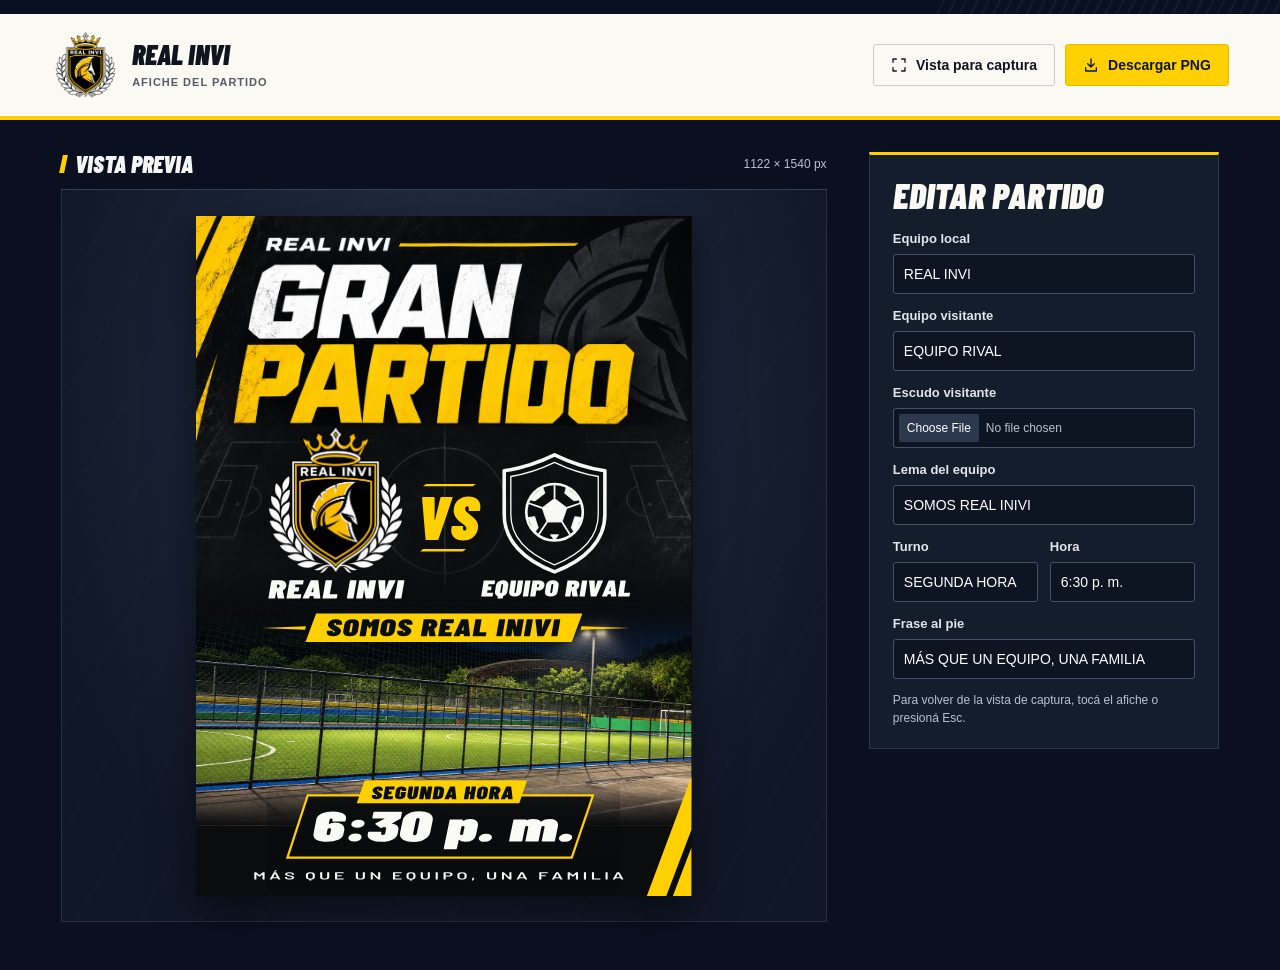
==== pagina.html @ 0bc820ba "Add files via upload" ====
<!DOCTYPE html>
<html lang="es">
<head>
  <meta charset="UTF-8">
  <meta name="viewport" content="width=device-width, initial-scale=1">
  <meta name="theme-color" content="#ffd000">
  <!-- CANCHA: escribí la ruta de tu foto, por ejemplo "imagenes/mi-cancha.jpg".
       Con las comillas vacías se usa la foto incluida de la cancha nocturna. -->
  <script>
    const CANCHA_PREDETERMINADA = ""; // Ejemplo: "imagenes/mi-cancha.jpg"
    const ENCUADRE_CANCHA = {
      modo: "llenar",   // "completa" para ver toda la foto con zoom 1
      zoom: 1.393,       // 1 = tamaño base; 1.20 = acercar un 20 %
      horizontal: 15,  // 0 = izquierda, 100 = derecha
      vertical: 95.6     // 0 = arriba, 100 = abajo
    };
  </script>
  <title>Real Invi | Afiche del partido</title>
  <!-- Estilos incluidos para que este HTML funcione también por sí solo. -->
  <style>:root {
  color-scheme: dark;
  --oro: #ffd000;
  --noche: #0a1020;
  --papel: #faf9f4;
  --texto: #f5f5f4;
  --suave: #b9c1cf;
  --linea: #344053;
  --titular: "Barlow RI", "Arial Narrow", Arial, sans-serif;
}
@font-face { font-family: "Barlow RI"; src: url("[data-uri]") format("truetype"); font-display: swap; }
* { box-sizing: border-box; }
body { margin: 0; background: var(--noche); color: var(--texto); font: 15px/1.45 Arial, sans-serif; }
button, input { font: inherit; }
button { cursor: pointer; }
.cabecera { color-scheme: light; color: #101421; background: var(--papel); border-bottom: 4px solid var(--oro); }
.cabecera::before {
  content: ""; display: block; height: 14px;
  background: repeating-linear-gradient(117deg, transparent 0 8px, #ffffff0c 8px 10px) right / 27% 100% no-repeat, #0a1020;
}
.cabecera-interior { max-width: 1320px; margin: auto; padding: 17px 4%; display: flex; gap: 26px; align-items: center; }
.marca { display: flex; align-items: center; gap: 13px; flex: 1; }
.marca img { width: 68px; height: 68px; object-fit: contain; }
.marca strong { font: 28px/.95 var(--titular); white-space: nowrap; }
.marca span { display: block; margin-top: 5px; font: 600 11px/1.2 Arial, sans-serif; letter-spacing: .09em; color: #555c67; }
.acciones { display: flex; gap: 10px; align-items: center; }
.acciones button { display: inline-flex; justify-content: center; align-items: center; gap: 9px; min-height: 42px; border: 1px solid #e8bb00; border-radius: 3px; padding: 10px 17px; background: var(--oro); color: #101421; font-size: 14px; font-weight: 700; }
.acciones .secundario { background: transparent; border-color: #c9cbd0; }
.acciones svg { width: 16px; height: 16px; flex: none; }
.acciones button:hover { filter: brightness(.94); }
.acciones button:disabled, input:disabled { opacity: .5; cursor: wait; }
:focus-visible { outline: 3px solid #c69700; outline-offset: 3px; }
.editor {
  display: grid; grid-template-columns: minmax(0, 1fr) minmax(280px, 350px);
  grid-template-areas: "afiche datos"; align-items: start; gap: clamp(20px, 3.3vw, 52px);
  max-width: 1260px; margin: auto; padding: 32px 4% 48px;
}
.vista { grid-area: afiche; min-width: 0; }
.vista-barra { display: flex; justify-content: space-between; align-items: center; gap: 12px; padding-bottom: 13px; border-bottom: 1px solid var(--linea); }
.vista-barra span { display: flex; align-items: center; gap: 9px; font: 24px/1 var(--titular); text-transform: uppercase; }
.vista-barra span::before { content: ""; display: block; width: 5px; height: 18px; transform: skew(-12deg); background: var(--oro); }
.vista-barra b { color: var(--suave); font: 12px/1.2 Arial, sans-serif; font-variant-numeric: tabular-nums; }
.lienzo {
  display: grid; place-items: center; padding: clamp(14px, 2vw, 28px);
  background: repeating-linear-gradient(120deg, transparent 0 53px, #ffffff04 53px 54px), radial-gradient(ellipse at 50% 28%, #263248, #101727 78%);
  border: 1px solid #253045; border-top: none;
}
#afiche { display: block; width: min(100%, clamp(390px, calc((100dvh - 220px) * .72857), 670px)); height: auto; aspect-ratio: 1122 / 1540; background: #0b0d0e; box-shadow: 0 14px 38px #0008; }
.panel { grid-area: datos; min-width: 0; background: #141d2c; border: 1px solid #2a3549; border-top: 3px solid var(--oro); padding: 21px 23px; }
.panel h1 { margin: 0 0 16px; color: var(--papel); font: 36px/1.05 var(--titular); text-transform: uppercase; }
.panel label { display: block; margin: 13px 0 5px; color: #e2e5ea; font-size: 13px; font-weight: 600; }
.panel input { width: 100%; min-width: 0; border: 1px solid #435067; border-radius: 3px; background: #0d1522; color: white; padding: 9px 10px; font-size: 14px; }
.panel input:focus { border-color: var(--oro); }
.panel input[type=file] { padding: 5px; color: var(--suave); font-size: 12px; }
.panel input::file-selector-button { border: 0; margin-right: 7px; border-radius: 2px; padding: 7px 8px; background: #2b384e; color: white; cursor: pointer; }
.fila { display: grid; grid-template-columns: 1fr 1fr; gap: 12px; }
.panel details { margin: 17px 0 0; padding-top: 12px; border-top: 1px solid var(--linea); }
.panel summary { cursor: pointer; font-size: 13px; color: var(--suave); }
.panel p { margin: 13px 0 0; font-size: 12px; color: var(--suave); }
#estado { color: #ffe278; }
#estado:empty { margin: 0; }
.salir-captura { position: fixed; left: -9999px; top: 8px; }
.modo-captura { overflow: hidden; background: black; }
.modo-captura .cabecera, .modo-captura .panel, .modo-captura .vista-barra { display: none; }
.modo-captura .editor, .modo-captura .vista { display: block; margin: 0; padding: 0; }
.modo-captura .lienzo { position: fixed; inset: 0; padding: 0; border: 0; background: black; display: grid; grid-template: minmax(0, 1fr) / minmax(0, 1fr); }
.modo-captura #afiche { width: 100%; height: 100%; box-shadow: none; cursor: pointer; }
body:not(.modo-captura) .salir-captura { display: none; }
@media (max-width: 760px) {
  .cabecera-interior { flex-wrap: wrap; gap: 10px; padding: 12px 16px; }
  .marca img { width: 48px; height: 50px; }
  .marca strong { font-size: 24px; }
  .acciones { gap: 6px; }
  .acciones button { padding: 8px 10px; font-size: 12px; }
  .editor { grid-template-columns: 1fr; grid-template-areas: "afiche" "datos"; gap: 20px; padding: 20px 14px 32px; }
  .panel { padding: 18px; }
  .panel input:not([type=file]) { font-size: 16px; }
  #afiche { width: min(100%, 460px); }
}
@media (max-width: 490px) {
  .acciones { width: 100%; }
  .acciones button { flex: 1; }
  .lienzo { padding: 10px; }
}
@media print {
  .cabecera, .panel, .vista-barra, .salir-captura { display: none; }
  .editor, .vista, .lienzo { display: block; max-width: none; padding: 0; border: 0; background: none; }
  #afiche { width: 100%; box-shadow: none; }
}
</style>
  <!-- Si mantenés estilos.css junto al HTML, podés personalizarlo allí. -->
  <link rel="stylesheet" href="estilos.css">
</head>
<body>
  <header class="cabecera"><div class="cabecera-interior"><div class="marca"><img src="escudo.png" alt="Escudo de Real Invi"><div><strong>REAL INVI</strong><span>AFICHE DEL PARTIDO</span></div></div><div class="acciones"><button id="captura" class="secundario" type="button"><svg aria-hidden="true" viewBox="0 0 24 24" fill="none" stroke="currentColor" stroke-width="2" stroke-linecap="round" stroke-linejoin="round"><path d="M8 3H3v5m13-5h5v5M3 16v5h5m13-5v5h-5"/></svg>Vista para captura</button><button id="descargar" type="button"><svg aria-hidden="true" viewBox="0 0 24 24" fill="none" stroke="currentColor" stroke-width="2" stroke-linecap="round" stroke-linejoin="round"><path d="M12 3v12m-5-5 5 5 5-5M4 16v5h16v-5"/></svg>Descargar PNG</button></div></div></header>
  <main class="editor">


    <section class="vista" aria-label="Vista previa del afiche">
      <div class="vista-barra"><span>Vista previa</span><b>1122 × 1540 px</b></div>
      <div class="lienzo">
      <svg id="afiche" xmlns="http://www.w3.org/2000/svg" xmlns:xlink="http://www.w3.org/1999/xlink" width="1122" height="1540" viewBox="0 0 1122 1540" preserveAspectRatio="xMidYMid meet" role="img" aria-labelledby="titulo-afiche descripcion-afiche">
        <title id="titulo-afiche">Real Invi — Gran partido</title>
        <desc id="descripcion-afiche">Real Invi contra Equipo Rival. Segunda hora, 6:30 p. m. Más que un equipo, una familia.</desc>
        <defs>
          <!-- El fondo llega al mismo tono que el inicio de la foto. -->
          <linearGradient id="salida-textura" gradientUnits="userSpaceOnUse"
                          x1="0" y1="755" x2="0" y2="875">
            <stop offset="0" stop-color="white"/>
            <stop offset=".25" stop-color="#d7d7d7"/>
            <stop offset=".5" stop-color="#808080"/>
            <stop offset=".75" stop-color="#282828"/>
            <stop offset="1" stop-color="black"/>
          </linearGradient>
          <mask id="fundido-textura" maskUnits="userSpaceOnUse"
                x="0" y="0" width="1122" height="875">
            <rect width="1122" height="875" fill="url(#salida-textura)"/>
          </mask>
          <linearGradient id="oscuro-pie" x1="0" y1="0" x2="0" y2="1"><stop offset="0" stop-color="#080a0b" stop-opacity="0"/><stop offset="1" stop-color="#080a0b" stop-opacity=".9"/></linearGradient>
          <!-- Textura suave, solo sobre títulos y cintas; es exportable a PNG. -->
          <filter id="grano" x="0" y="0" width="100%" height="100%" color-interpolation-filters="sRGB"><feTurbulence type="fractalNoise" baseFrequency=".42" numOctaves="3" seed="12" result="ruido"/><feColorMatrix in="ruido" type="luminanceToAlpha"/><feComponentTransfer><feFuncA type="discrete" tableValues="0 0 0 0 0 .11 .2"/></feComponentTransfer><feComposite in="SourceGraphic" operator="out"/></filter>
        </defs>
        <rect width="1122" height="1540" fill="#0a0c0e"/>
        <image id="fondo-afiche" mask="url(#fundido-textura)" href="[data-uri]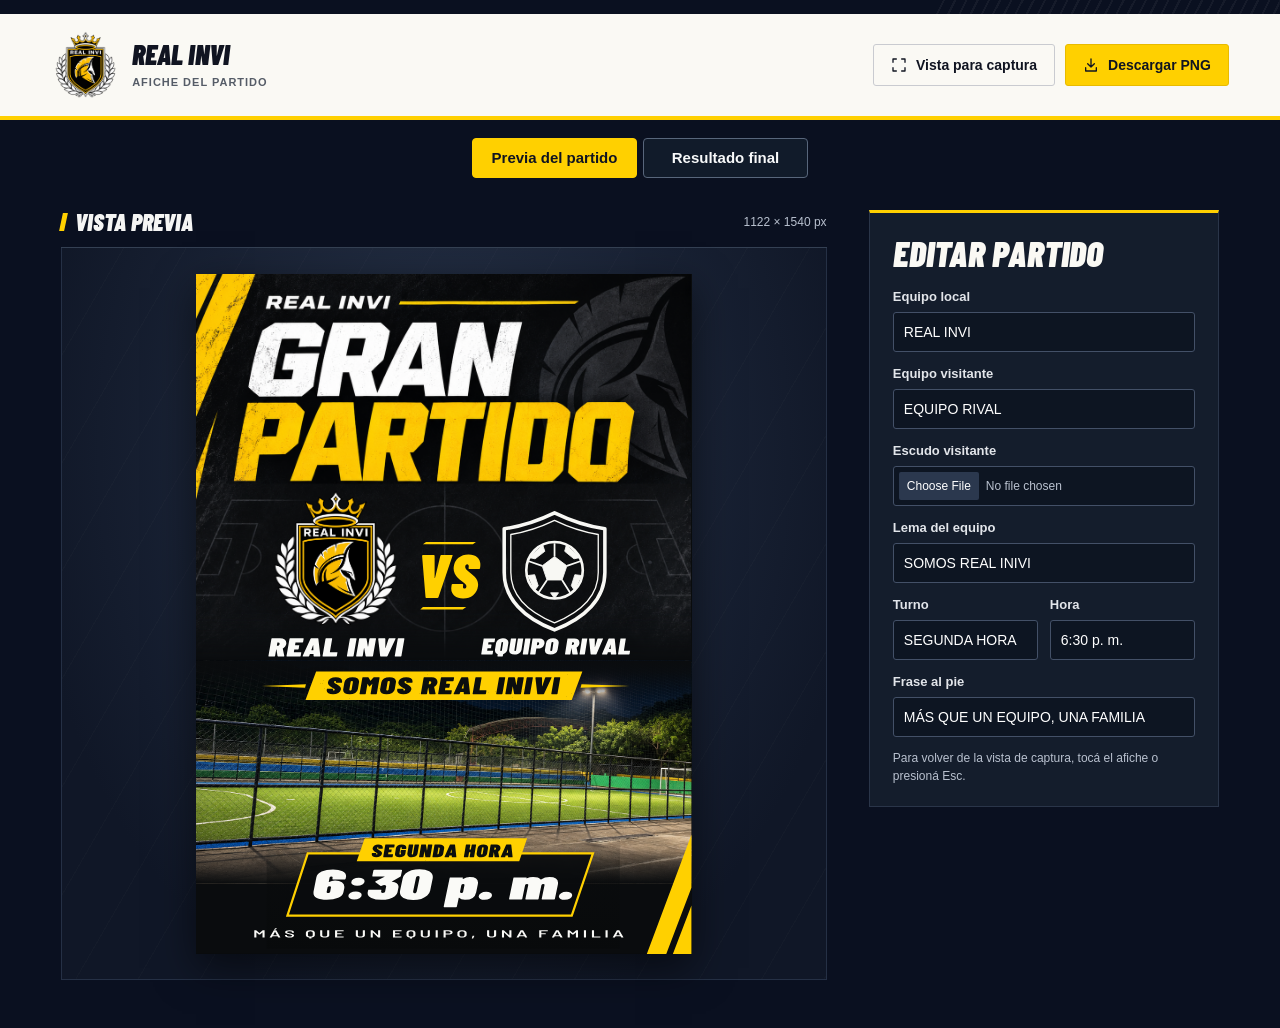
